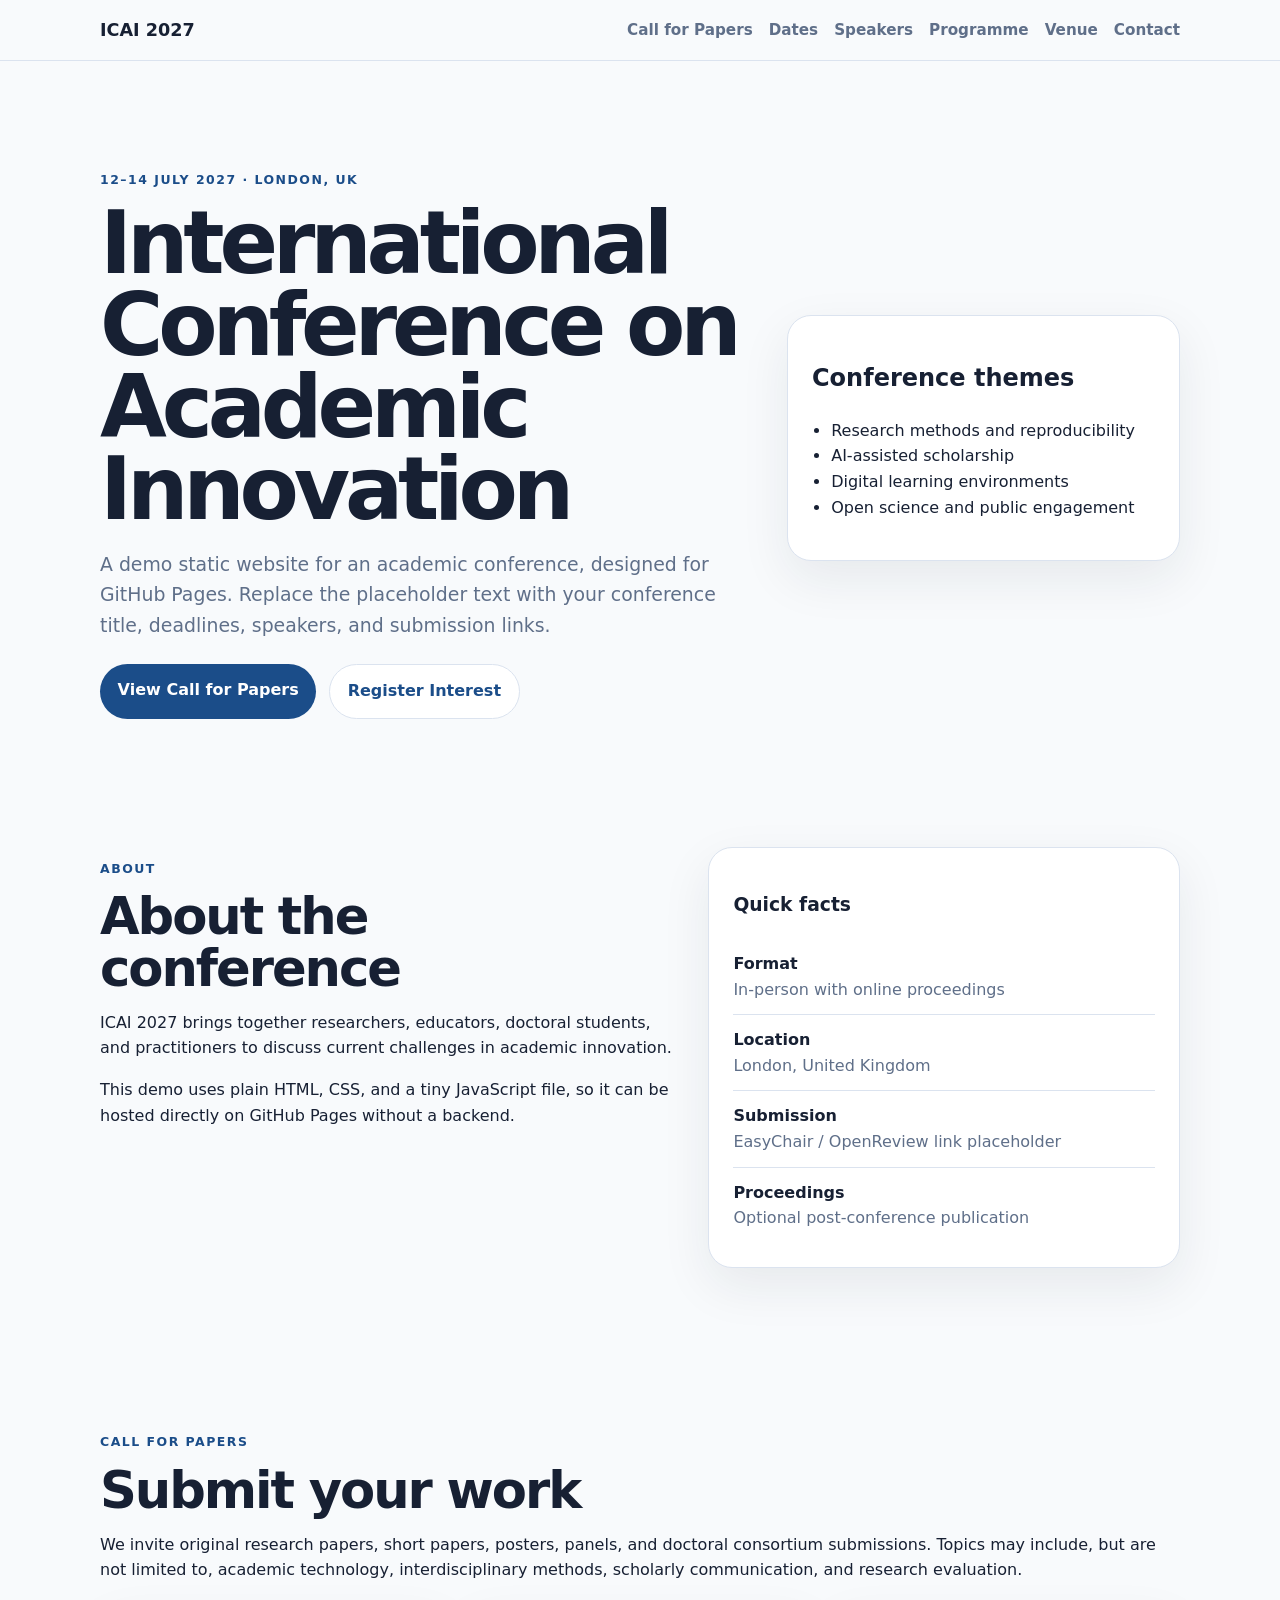
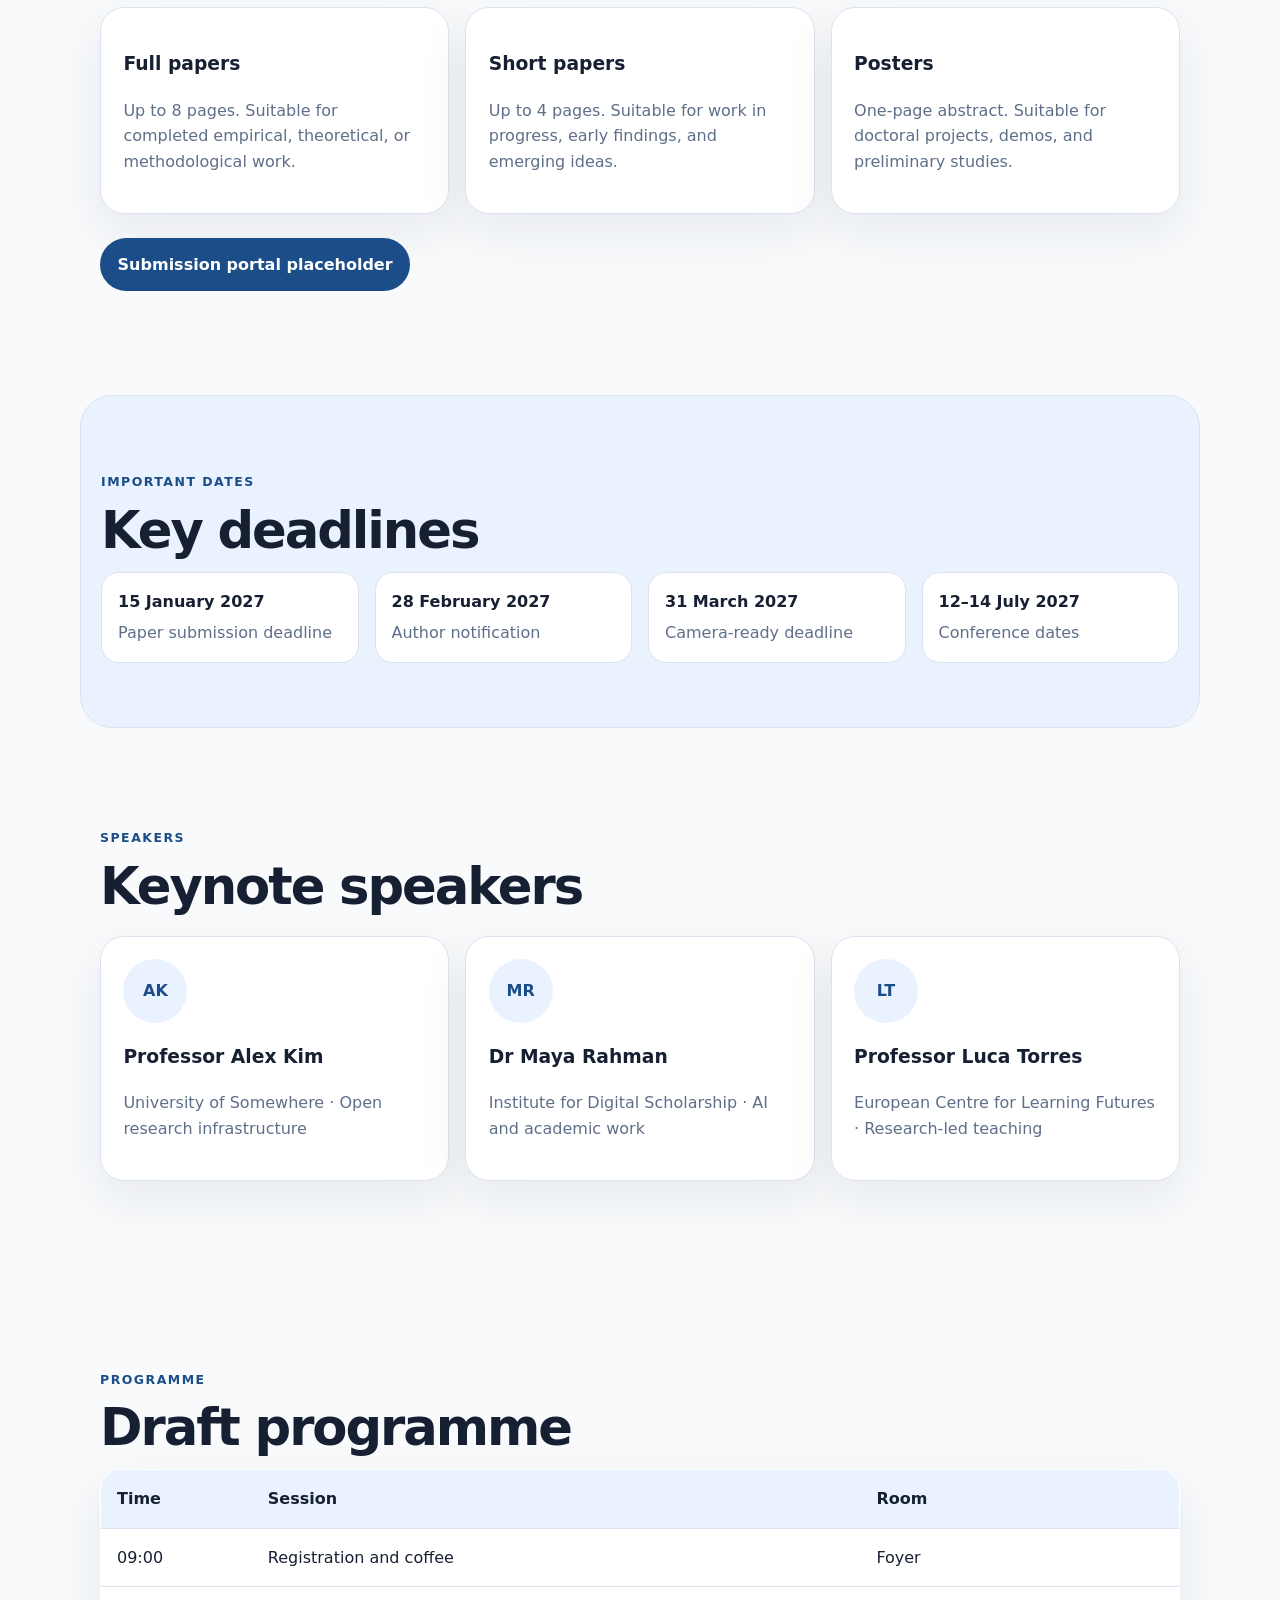
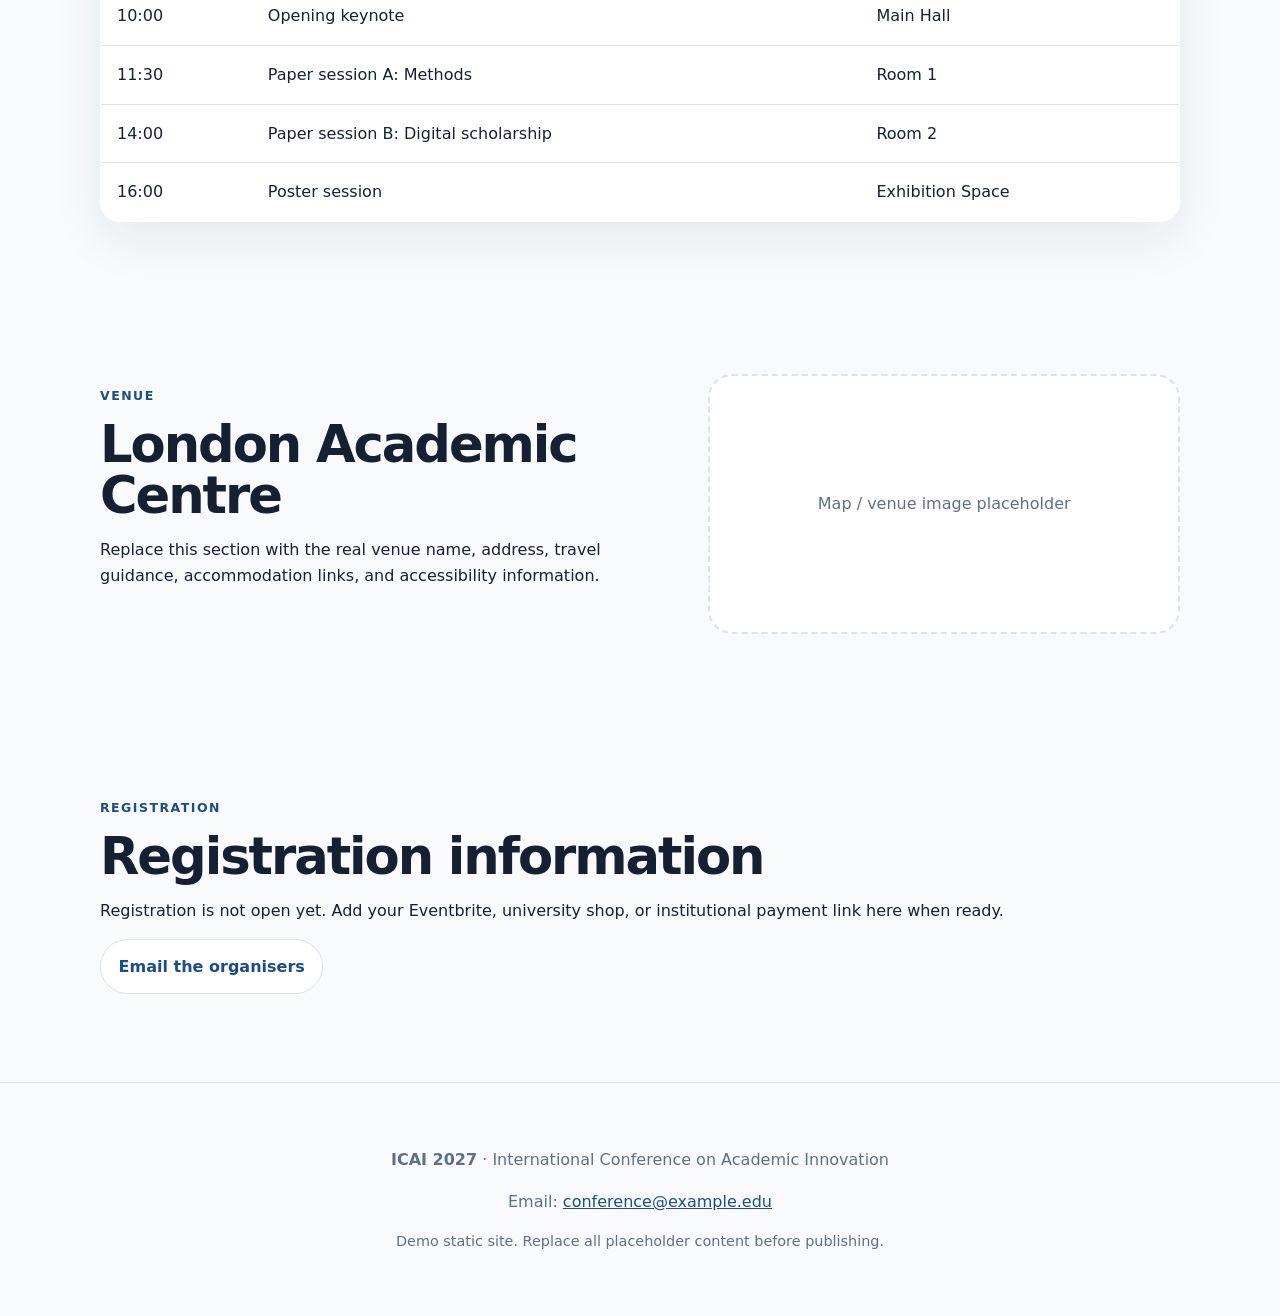
==== index.html @ 32596baa "Add files via upload" ====
<!doctype html>
<html lang="en">
<head>
  <meta charset="utf-8" />
  <meta name="viewport" content="width=device-width, initial-scale=1" />
  <meta name="description" content="Demo academic conference website for GitHub Pages." />
  <title>ICAI 2027 · International Conference on Academic Innovation</title>
  <link rel="stylesheet" href="styles.css" />
</head>
<body>
  <header class="site-header">
    <nav class="nav" aria-label="Main navigation">
      <a class="brand" href="#home">ICAI 2027</a>
      <button class="nav-toggle" aria-expanded="false" aria-controls="nav-links">Menu</button>
      <div id="nav-links" class="nav-links">
        <a href="#cfp">Call for Papers</a>
        <a href="#dates">Dates</a>
        <a href="#speakers">Speakers</a>
        <a href="#programme">Programme</a>
        <a href="#venue">Venue</a>
        <a href="#contact">Contact</a>
      </div>
    </nav>
  </header>

  <main id="home">
    <section class="hero">
      <div class="hero-content">
        <p class="eyebrow">12–14 July 2027 · London, UK</p>
        <h1>International Conference on Academic Innovation</h1>
        <p class="hero-text">A demo static website for an academic conference, designed for GitHub Pages. Replace the placeholder text with your conference title, deadlines, speakers, and submission links.</p>
        <div class="hero-actions">
          <a class="button primary" href="#cfp">View Call for Papers</a>
          <a class="button secondary" href="#registration">Register Interest</a>
        </div>
      </div>
      <div class="hero-card" aria-label="Conference highlights">
        <h2>Conference themes</h2>
        <ul>
          <li>Research methods and reproducibility</li>
          <li>AI-assisted scholarship</li>
          <li>Digital learning environments</li>
          <li>Open science and public engagement</li>
        </ul>
      </div>
    </section>

    <section class="section grid-two" id="about">
      <div>
        <p class="section-label">About</p>
        <h2>About the conference</h2>
        <p>ICAI 2027 brings together researchers, educators, doctoral students, and practitioners to discuss current challenges in academic innovation.</p>
        <p>This demo uses plain HTML, CSS, and a tiny JavaScript file, so it can be hosted directly on GitHub Pages without a backend.</p>
      </div>
      <aside class="info-box">
        <h3>Quick facts</h3>
        <dl>
          <div><dt>Format</dt><dd>In-person with online proceedings</dd></div>
          <div><dt>Location</dt><dd>London, United Kingdom</dd></div>
          <div><dt>Submission</dt><dd>EasyChair / OpenReview link placeholder</dd></div>
          <div><dt>Proceedings</dt><dd>Optional post-conference publication</dd></div>
        </dl>
      </aside>
    </section>

    <section class="section" id="cfp">
      <p class="section-label">Call for Papers</p>
      <h2>Submit your work</h2>
      <p>We invite original research papers, short papers, posters, panels, and doctoral consortium submissions. Topics may include, but are not limited to, academic technology, interdisciplinary methods, scholarly communication, and research evaluation.</p>
      <div class="cards">
        <article class="card">
          <h3>Full papers</h3>
          <p>Up to 8 pages. Suitable for completed empirical, theoretical, or methodological work.</p>
        </article>
        <article class="card">
          <h3>Short papers</h3>
          <p>Up to 4 pages. Suitable for work in progress, early findings, and emerging ideas.</p>
        </article>
        <article class="card">
          <h3>Posters</h3>
          <p>One-page abstract. Suitable for doctoral projects, demos, and preliminary studies.</p>
        </article>
      </div>
      <p><a class="button primary" href="https://example.com" rel="noopener">Submission portal placeholder</a></p>
    </section>

    <section class="section accent" id="dates">
      <p class="section-label">Important Dates</p>
      <h2>Key deadlines</h2>
      <div class="timeline">
        <div><strong>15 January 2027</strong><span>Paper submission deadline</span></div>
        <div><strong>28 February 2027</strong><span>Author notification</span></div>
        <div><strong>31 March 2027</strong><span>Camera-ready deadline</span></div>
        <div><strong>12–14 July 2027</strong><span>Conference dates</span></div>
      </div>
    </section>

    <section class="section" id="speakers">
      <p class="section-label">Speakers</p>
      <h2>Keynote speakers</h2>
      <div class="speaker-grid">
        <article class="speaker">
          <div class="avatar">AK</div>
          <h3>Professor Alex Kim</h3>
          <p>University of Somewhere · Open research infrastructure</p>
        </article>
        <article class="speaker">
          <div class="avatar">MR</div>
          <h3>Dr Maya Rahman</h3>
          <p>Institute for Digital Scholarship · AI and academic work</p>
        </article>
        <article class="speaker">
          <div class="avatar">LT</div>
          <h3>Professor Luca Torres</h3>
          <p>European Centre for Learning Futures · Research-led teaching</p>
        </article>
      </div>
    </section>

    <section class="section" id="programme">
      <p class="section-label">Programme</p>
      <h2>Draft programme</h2>
      <table>
        <thead>
          <tr><th>Time</th><th>Session</th><th>Room</th></tr>
        </thead>
        <tbody>
          <tr><td>09:00</td><td>Registration and coffee</td><td>Foyer</td></tr>
          <tr><td>10:00</td><td>Opening keynote</td><td>Main Hall</td></tr>
          <tr><td>11:30</td><td>Paper session A: Methods</td><td>Room 1</td></tr>
          <tr><td>14:00</td><td>Paper session B: Digital scholarship</td><td>Room 2</td></tr>
          <tr><td>16:00</td><td>Poster session</td><td>Exhibition Space</td></tr>
        </tbody>
      </table>
    </section>

    <section class="section grid-two" id="venue">
      <div>
        <p class="section-label">Venue</p>
        <h2>London Academic Centre</h2>
        <p>Replace this section with the real venue name, address, travel guidance, accommodation links, and accessibility information.</p>
      </div>
      <div class="map-placeholder">Map / venue image placeholder</div>
    </section>

    <section class="section" id="registration">
      <p class="section-label">Registration</p>
      <h2>Registration information</h2>
      <p>Registration is not open yet. Add your Eventbrite, university shop, or institutional payment link here when ready.</p>
      <a class="button secondary" href="mailto:conference@example.edu">Email the organisers</a>
    </section>
  </main>

  <footer class="site-footer" id="contact">
    <p><strong>ICAI 2027</strong> · International Conference on Academic Innovation</p>
    <p>Email: <a href="mailto:conference@example.edu">conference@example.edu</a></p>
    <p class="small">Demo static site. Replace all placeholder content before publishing.</p>
  </footer>

  <script src="script.js"></script>
</body>
</html>
---- styles.css ----
:root {
  --bg: #f8fafc;
  --text: #172033;
  --muted: #5f6f89;
  --panel: #ffffff;
  --line: #dbe3ef;
  --primary: #1b4d89;
  --primary-dark: #143963;
  --accent: #eaf2ff;
  --shadow: 0 18px 50px rgba(23, 32, 51, 0.08);
}

* { box-sizing: border-box; }
html { scroll-behavior: smooth; }
body {
  margin: 0;
  font-family: Inter, ui-sans-serif, system-ui, -apple-system, BlinkMacSystemFont, "Segoe UI", sans-serif;
  color: var(--text);
  background: var(--bg);
  line-height: 1.6;
}

a { color: var(--primary); }
.site-header {
  position: sticky;
  top: 0;
  z-index: 10;
  background: rgba(248, 250, 252, 0.92);
  backdrop-filter: blur(12px);
  border-bottom: 1px solid var(--line);
}
.nav {
  max-width: 1120px;
  margin: 0 auto;
  padding: 1rem 1.25rem;
  display: flex;
  align-items: center;
  justify-content: space-between;
  gap: 1rem;
}
.brand {
  font-weight: 800;
  font-size: 1.1rem;
  text-decoration: none;
  color: var(--text);
}
.nav-links {
  display: flex;
  gap: 1rem;
  align-items: center;
}
.nav-links a {
  color: var(--muted);
  text-decoration: none;
  font-weight: 600;
  font-size: 0.95rem;
}
.nav-links a:hover { color: var(--primary); }
.nav-toggle { display: none; }

.hero {
  max-width: 1120px;
  margin: 0 auto;
  padding: 6rem 1.25rem 4rem;
  display: grid;
  grid-template-columns: 1.5fr 0.9fr;
  gap: 2rem;
  align-items: center;
}
.hero h1 {
  margin: 0 0 1rem;
  font-size: clamp(2.5rem, 7vw, 5.4rem);
  line-height: 0.95;
  letter-spacing: -0.06em;
}
.eyebrow, .section-label {
  text-transform: uppercase;
  letter-spacing: 0.12em;
  color: var(--primary);
  font-weight: 800;
  font-size: 0.78rem;
}
.hero-text { font-size: 1.18rem; color: var(--muted); max-width: 650px; }
.hero-actions { display: flex; gap: 0.8rem; flex-wrap: wrap; margin-top: 1.5rem; }
.button {
  display: inline-block;
  border-radius: 999px;
  padding: 0.85rem 1.1rem;
  text-decoration: none;
  font-weight: 800;
}
.button.primary { background: var(--primary); color: #fff; }
.button.primary:hover { background: var(--primary-dark); }
.button.secondary { background: var(--panel); color: var(--primary); border: 1px solid var(--line); }
.hero-card, .info-box, .card, .speaker {
  background: var(--panel);
  border: 1px solid var(--line);
  border-radius: 24px;
  box-shadow: var(--shadow);
}
.hero-card { padding: 1.5rem; }
.hero-card ul { padding-left: 1.2rem; }
.section {
  max-width: 1120px;
  margin: 0 auto 1.5rem;
  padding: 4rem 1.25rem;
}
.section h2 {
  font-size: clamp(2rem, 4vw, 3.2rem);
  line-height: 1;
  letter-spacing: -0.04em;
  margin: 0 0 1rem;
}
.grid-two {
  display: grid;
  grid-template-columns: 1.1fr 0.9fr;
  gap: 2rem;
  align-items: start;
}
.info-box { padding: 1.5rem; }
dl { margin: 0; }
dl div { padding: 0.75rem 0; border-bottom: 1px solid var(--line); }
dl div:last-child { border-bottom: 0; }
dt { font-weight: 800; }
dd { margin: 0; color: var(--muted); }
.cards, .speaker-grid {
  display: grid;
  grid-template-columns: repeat(3, 1fr);
  gap: 1rem;
  margin: 1.5rem 0;
}
.card, .speaker { padding: 1.4rem; }
.card p, .speaker p { color: var(--muted); }
.accent {
  background: var(--accent);
  border-radius: 32px;
  border: 1px solid var(--line);
}
.timeline {
  display: grid;
  grid-template-columns: repeat(4, 1fr);
  gap: 1rem;
}
.timeline div {
  background: var(--panel);
  border-radius: 18px;
  padding: 1rem;
  border: 1px solid var(--line);
}
.timeline span { display: block; color: var(--muted); margin-top: 0.35rem; }
.avatar {
  width: 64px;
  height: 64px;
  border-radius: 50%;
  background: var(--accent);
  display: grid;
  place-items: center;
  font-weight: 900;
  color: var(--primary);
}
table {
  width: 100%;
  border-collapse: collapse;
  background: var(--panel);
  border: 1px solid var(--line);
  border-radius: 20px;
  overflow: hidden;
  box-shadow: var(--shadow);
}
th, td { padding: 1rem; border-bottom: 1px solid var(--line); text-align: left; }
th { background: var(--accent); }
tr:last-child td { border-bottom: 0; }
.map-placeholder {
  min-height: 260px;
  border-radius: 24px;
  border: 2px dashed var(--line);
  display: grid;
  place-items: center;
  color: var(--muted);
  background: var(--panel);
}
.site-footer {
  padding: 3rem 1.25rem;
  text-align: center;
  border-top: 1px solid var(--line);
  color: var(--muted);
}
.small { font-size: 0.9rem; }

@media (max-width: 800px) {
  .nav { align-items: flex-start; }
  .nav-toggle {
    display: inline-block;
    border: 1px solid var(--line);
    background: var(--panel);
    border-radius: 999px;
    padding: 0.5rem 0.8rem;
    font-weight: 800;
  }
  .nav-links {
    display: none;
    position: absolute;
    left: 1rem;
    right: 1rem;
    top: 64px;
    flex-direction: column;
    align-items: flex-start;
    background: var(--panel);
    border: 1px solid var(--line);
    border-radius: 18px;
    padding: 1rem;
    box-shadow: var(--shadow);
  }
  .nav-links.open { display: flex; }
  .hero, .grid-two, .cards, .speaker-grid, .timeline {
    grid-template-columns: 1fr;
  }
  .hero { padding-top: 3rem; }
}
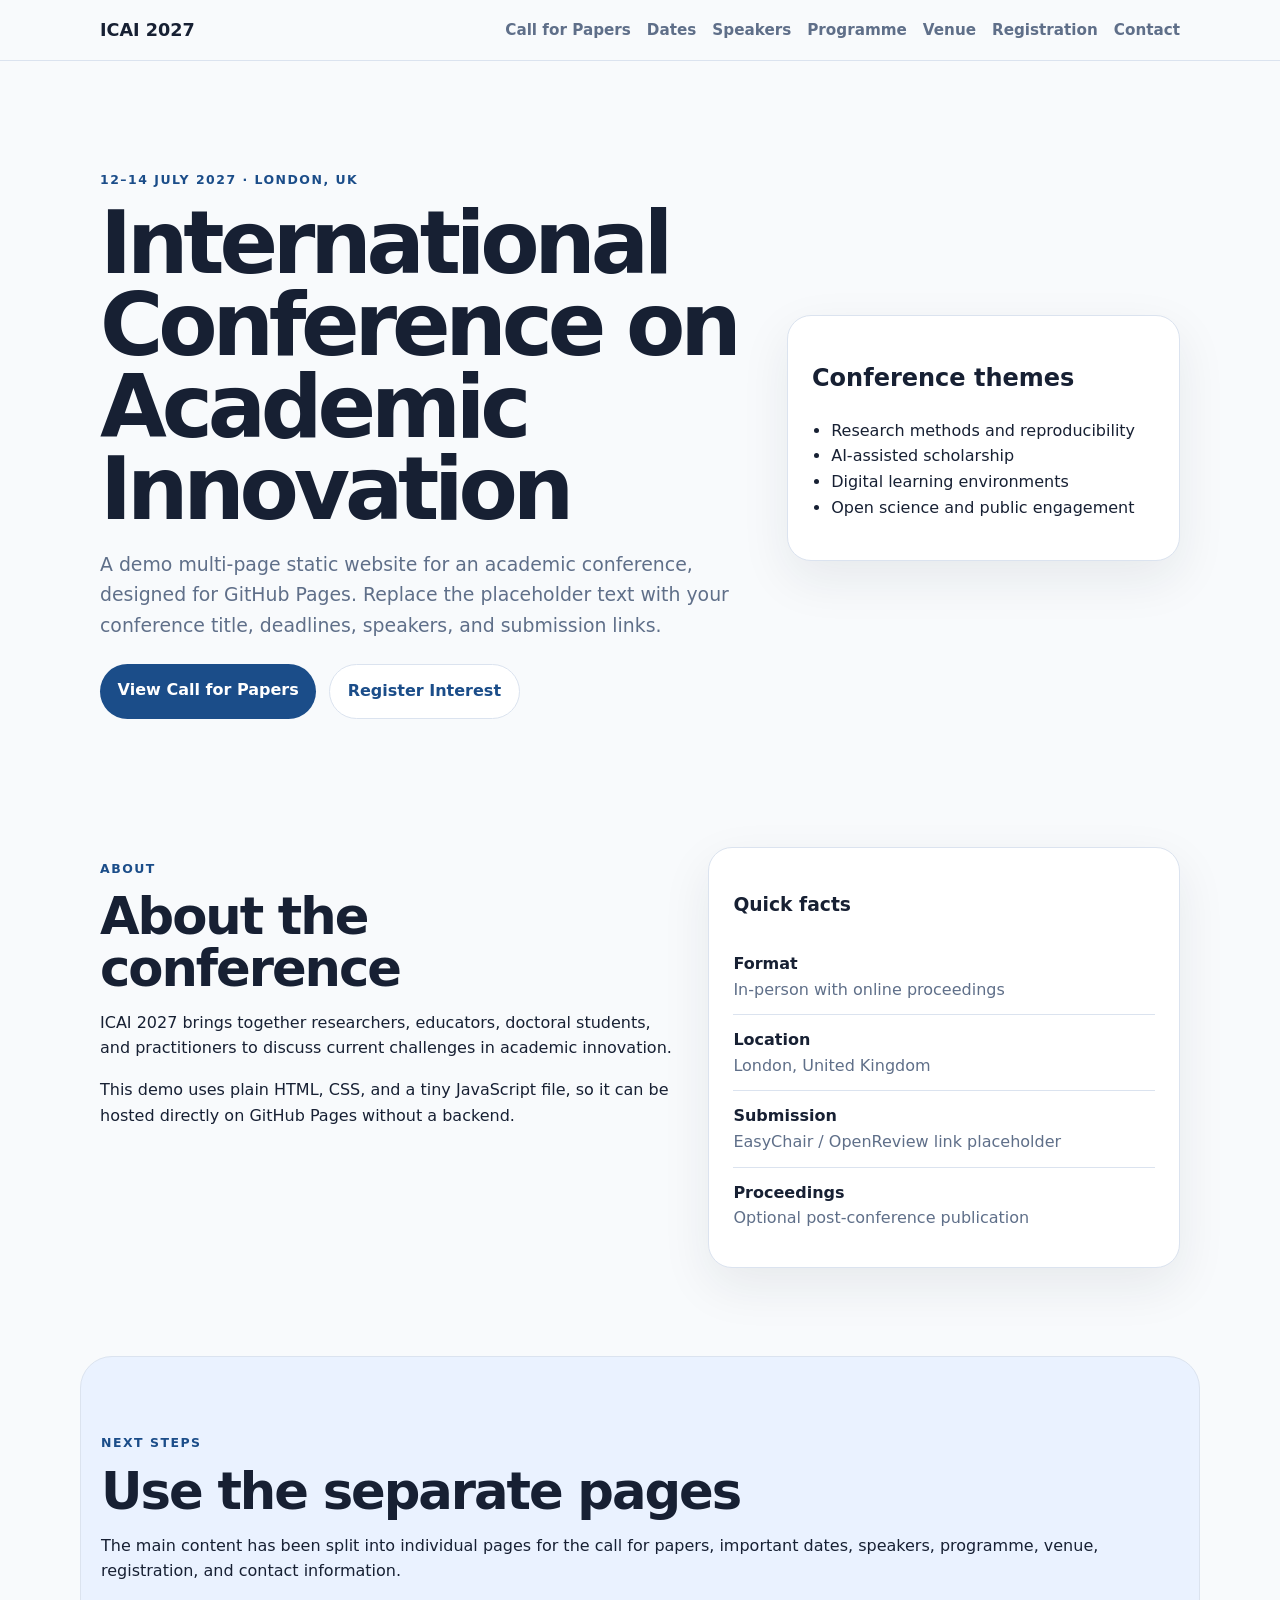
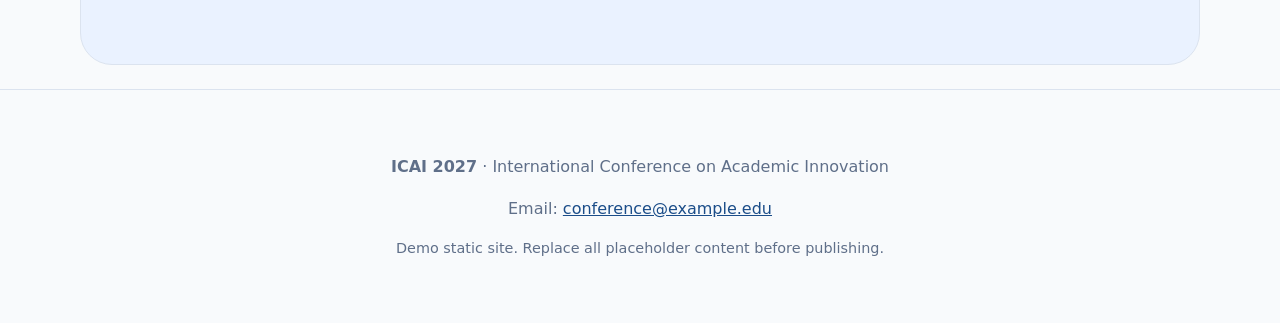
==== commit 304c9d25: "Add files via upload" ====
--- a/index.html
+++ b/index.html
@@ -8,155 +8,73 @@
   <link rel="stylesheet" href="styles.css" />
 </head>
 <body>
-  <header class="site-header">
-    <nav class="nav" aria-label="Main navigation">
-      <a class="brand" href="#home">ICAI 2027</a>
-      <button class="nav-toggle" aria-expanded="false" aria-controls="nav-links">Menu</button>
-      <div id="nav-links" class="nav-links">
-        <a href="#cfp">Call for Papers</a>
-        <a href="#dates">Dates</a>
-        <a href="#speakers">Speakers</a>
-        <a href="#programme">Programme</a>
-        <a href="#venue">Venue</a>
-        <a href="#contact">Contact</a>
-      </div>
-    </nav>
-  </header>
 
-  <main id="home">
-    <section class="hero">
-      <div class="hero-content">
-        <p class="eyebrow">12–14 July 2027 · London, UK</p>
-        <h1>International Conference on Academic Innovation</h1>
-        <p class="hero-text">A demo static website for an academic conference, designed for GitHub Pages. Replace the placeholder text with your conference title, deadlines, speakers, and submission links.</p>
-        <div class="hero-actions">
-          <a class="button primary" href="#cfp">View Call for Papers</a>
-          <a class="button secondary" href="#registration">Register Interest</a>
-        </div>
-      </div>
-      <div class="hero-card" aria-label="Conference highlights">
-        <h2>Conference themes</h2>
-        <ul>
-          <li>Research methods and reproducibility</li>
-          <li>AI-assisted scholarship</li>
-          <li>Digital learning environments</li>
-          <li>Open science and public engagement</li>
-        </ul>
-      </div>
-    </section>
+<header class="site-header">
+  <nav class="nav" aria-label="Main navigation">
+    <a class="brand" href="index.html">ICAI 2027</a>
+    <button class="nav-toggle" aria-expanded="false" aria-controls="nav-links">Menu</button>
+    <div id="nav-links" class="nav-links">
+      <a href="cfp.html">Call for Papers</a>
+      <a href="dates.html">Dates</a>
+      <a href="speakers.html">Speakers</a>
+      <a href="programme.html">Programme</a>
+      <a href="venue.html">Venue</a>
+      <a href="registration.html">Registration</a>
+      <a href="contact.html">Contact</a>
+    </div>
+  </nav>
+</header>
+<main>
 
-    <section class="section grid-two" id="about">
-      <div>
-        <p class="section-label">About</p>
-        <h2>About the conference</h2>
-        <p>ICAI 2027 brings together researchers, educators, doctoral students, and practitioners to discuss current challenges in academic innovation.</p>
-        <p>This demo uses plain HTML, CSS, and a tiny JavaScript file, so it can be hosted directly on GitHub Pages without a backend.</p>
-      </div>
-      <aside class="info-box">
-        <h3>Quick facts</h3>
-        <dl>
-          <div><dt>Format</dt><dd>In-person with online proceedings</dd></div>
-          <div><dt>Location</dt><dd>London, United Kingdom</dd></div>
-          <div><dt>Submission</dt><dd>EasyChair / OpenReview link placeholder</dd></div>
-          <div><dt>Proceedings</dt><dd>Optional post-conference publication</dd></div>
-        </dl>
-      </aside>
-    </section>
+<section class="hero">
+  <div class="hero-content">
+    <p class="eyebrow">12–14 July 2027 · London, UK</p>
+    <h1>International Conference on Academic Innovation</h1>
+    <p class="hero-text">A demo multi-page static website for an academic conference, designed for GitHub Pages. Replace the placeholder text with your conference title, deadlines, speakers, and submission links.</p>
+    <div class="hero-actions">
+      <a class="button primary" href="cfp.html">View Call for Papers</a>
+      <a class="button secondary" href="registration.html">Register Interest</a>
+    </div>
+  </div>
+  <div class="hero-card" aria-label="Conference highlights">
+    <h2>Conference themes</h2>
+    <ul>
+      <li>Research methods and reproducibility</li>
+      <li>AI-assisted scholarship</li>
+      <li>Digital learning environments</li>
+      <li>Open science and public engagement</li>
+    </ul>
+  </div>
+</section>
+<section class="section grid-two">
+  <div>
+    <p class="section-label">About</p>
+    <h2>About the conference</h2>
+    <p>ICAI 2027 brings together researchers, educators, doctoral students, and practitioners to discuss current challenges in academic innovation.</p>
+    <p>This demo uses plain HTML, CSS, and a tiny JavaScript file, so it can be hosted directly on GitHub Pages without a backend.</p>
+  </div>
+  <aside class="info-box">
+    <h3>Quick facts</h3>
+    <dl>
+      <div><dt>Format</dt><dd>In-person with online proceedings</dd></div>
+      <div><dt>Location</dt><dd>London, United Kingdom</dd></div>
+      <div><dt>Submission</dt><dd>EasyChair / OpenReview link placeholder</dd></div>
+      <div><dt>Proceedings</dt><dd>Optional post-conference publication</dd></div>
+    </dl>
+  </aside>
+</section>
+<section class="section accent">
+  <p class="section-label">Next steps</p>
+  <h2>Use the separate pages</h2>
+  <p>The main content has been split into individual pages for the call for papers, important dates, speakers, programme, venue, registration, and contact information.</p>
+</section>
+</main>
 
-    <section class="section" id="cfp">
-      <p class="section-label">Call for Papers</p>
-      <h2>Submit your work</h2>
-      <p>We invite original research papers, short papers, posters, panels, and doctoral consortium submissions. Topics may include, but are not limited to, academic technology, interdisciplinary methods, scholarly communication, and research evaluation.</p>
-      <div class="cards">
-        <article class="card">
-          <h3>Full papers</h3>
-          <p>Up to 8 pages. Suitable for completed empirical, theoretical, or methodological work.</p>
-        </article>
-        <article class="card">
-          <h3>Short papers</h3>
-          <p>Up to 4 pages. Suitable for work in progress, early findings, and emerging ideas.</p>
-        </article>
-        <article class="card">
-          <h3>Posters</h3>
-          <p>One-page abstract. Suitable for doctoral projects, demos, and preliminary studies.</p>
-        </article>
-      </div>
-      <p><a class="button primary" href="https://example.com" rel="noopener">Submission portal placeholder</a></p>
-    </section>
-
-    <section class="section accent" id="dates">
-      <p class="section-label">Important Dates</p>
-      <h2>Key deadlines</h2>
-      <div class="timeline">
-        <div><strong>15 January 2027</strong><span>Paper submission deadline</span></div>
-        <div><strong>28 February 2027</strong><span>Author notification</span></div>
-        <div><strong>31 March 2027</strong><span>Camera-ready deadline</span></div>
-        <div><strong>12–14 July 2027</strong><span>Conference dates</span></div>
-      </div>
-    </section>
-
-    <section class="section" id="speakers">
-      <p class="section-label">Speakers</p>
-      <h2>Keynote speakers</h2>
-      <div class="speaker-grid">
-        <article class="speaker">
-          <div class="avatar">AK</div>
-          <h3>Professor Alex Kim</h3>
-          <p>University of Somewhere · Open research infrastructure</p>
-        </article>
-        <article class="speaker">
-          <div class="avatar">MR</div>
-          <h3>Dr Maya Rahman</h3>
-          <p>Institute for Digital Scholarship · AI and academic work</p>
-        </article>
-        <article class="speaker">
-          <div class="avatar">LT</div>
-          <h3>Professor Luca Torres</h3>
-          <p>European Centre for Learning Futures · Research-led teaching</p>
-        </article>
-      </div>
-    </section>
-
-    <section class="section" id="programme">
-      <p class="section-label">Programme</p>
-      <h2>Draft programme</h2>
-      <table>
-        <thead>
-          <tr><th>Time</th><th>Session</th><th>Room</th></tr>
-        </thead>
-        <tbody>
-          <tr><td>09:00</td><td>Registration and coffee</td><td>Foyer</td></tr>
-          <tr><td>10:00</td><td>Opening keynote</td><td>Main Hall</td></tr>
-          <tr><td>11:30</td><td>Paper session A: Methods</td><td>Room 1</td></tr>
-          <tr><td>14:00</td><td>Paper session B: Digital scholarship</td><td>Room 2</td></tr>
-          <tr><td>16:00</td><td>Poster session</td><td>Exhibition Space</td></tr>
-        </tbody>
-      </table>
-    </section>
-
-    <section class="section grid-two" id="venue">
-      <div>
-        <p class="section-label">Venue</p>
-        <h2>London Academic Centre</h2>
-        <p>Replace this section with the real venue name, address, travel guidance, accommodation links, and accessibility information.</p>
-      </div>
-      <div class="map-placeholder">Map / venue image placeholder</div>
-    </section>
-
-    <section class="section" id="registration">
-      <p class="section-label">Registration</p>
-      <h2>Registration information</h2>
-      <p>Registration is not open yet. Add your Eventbrite, university shop, or institutional payment link here when ready.</p>
-      <a class="button secondary" href="mailto:conference@example.edu">Email the organisers</a>
-    </section>
-  </main>
-
-  <footer class="site-footer" id="contact">
-    <p><strong>ICAI 2027</strong> · International Conference on Academic Innovation</p>
-    <p>Email: <a href="mailto:conference@example.edu">conference@example.edu</a></p>
-    <p class="small">Demo static site. Replace all placeholder content before publishing.</p>
-  </footer>
-
-  <script src="script.js"></script>
+<footer class="site-footer">
+  <p><strong>ICAI 2027</strong> · International Conference on Academic Innovation</p>
+  <p>Email: <a href="mailto:conference@example.edu">conference@example.edu</a></p>
+  <p class="small">Demo static site. Replace all placeholder content before publishing.</p>
+</footer>
+<script src="script.js"></script>
 </body>
 </html>
--- a/styles.css
+++ b/styles.css
@@ -217,3 +217,24 @@
   }
   .hero { padding-top: 3rem; }
 }
+
+
+.page-hero {
+  max-width: 1120px;
+  margin: 0 auto;
+  padding: 5rem 1.25rem 2rem;
+}
+.page-hero h1 {
+  margin: 0 0 1rem;
+  font-size: clamp(2.5rem, 6vw, 4.8rem);
+  line-height: 0.95;
+  letter-spacing: -0.06em;
+}
+.page-hero p:not(.section-label) {
+  max-width: 760px;
+  color: var(--muted);
+  font-size: 1.1rem;
+}
+.nav-links a[aria-current="page"] {
+  color: var(--primary);
+}
